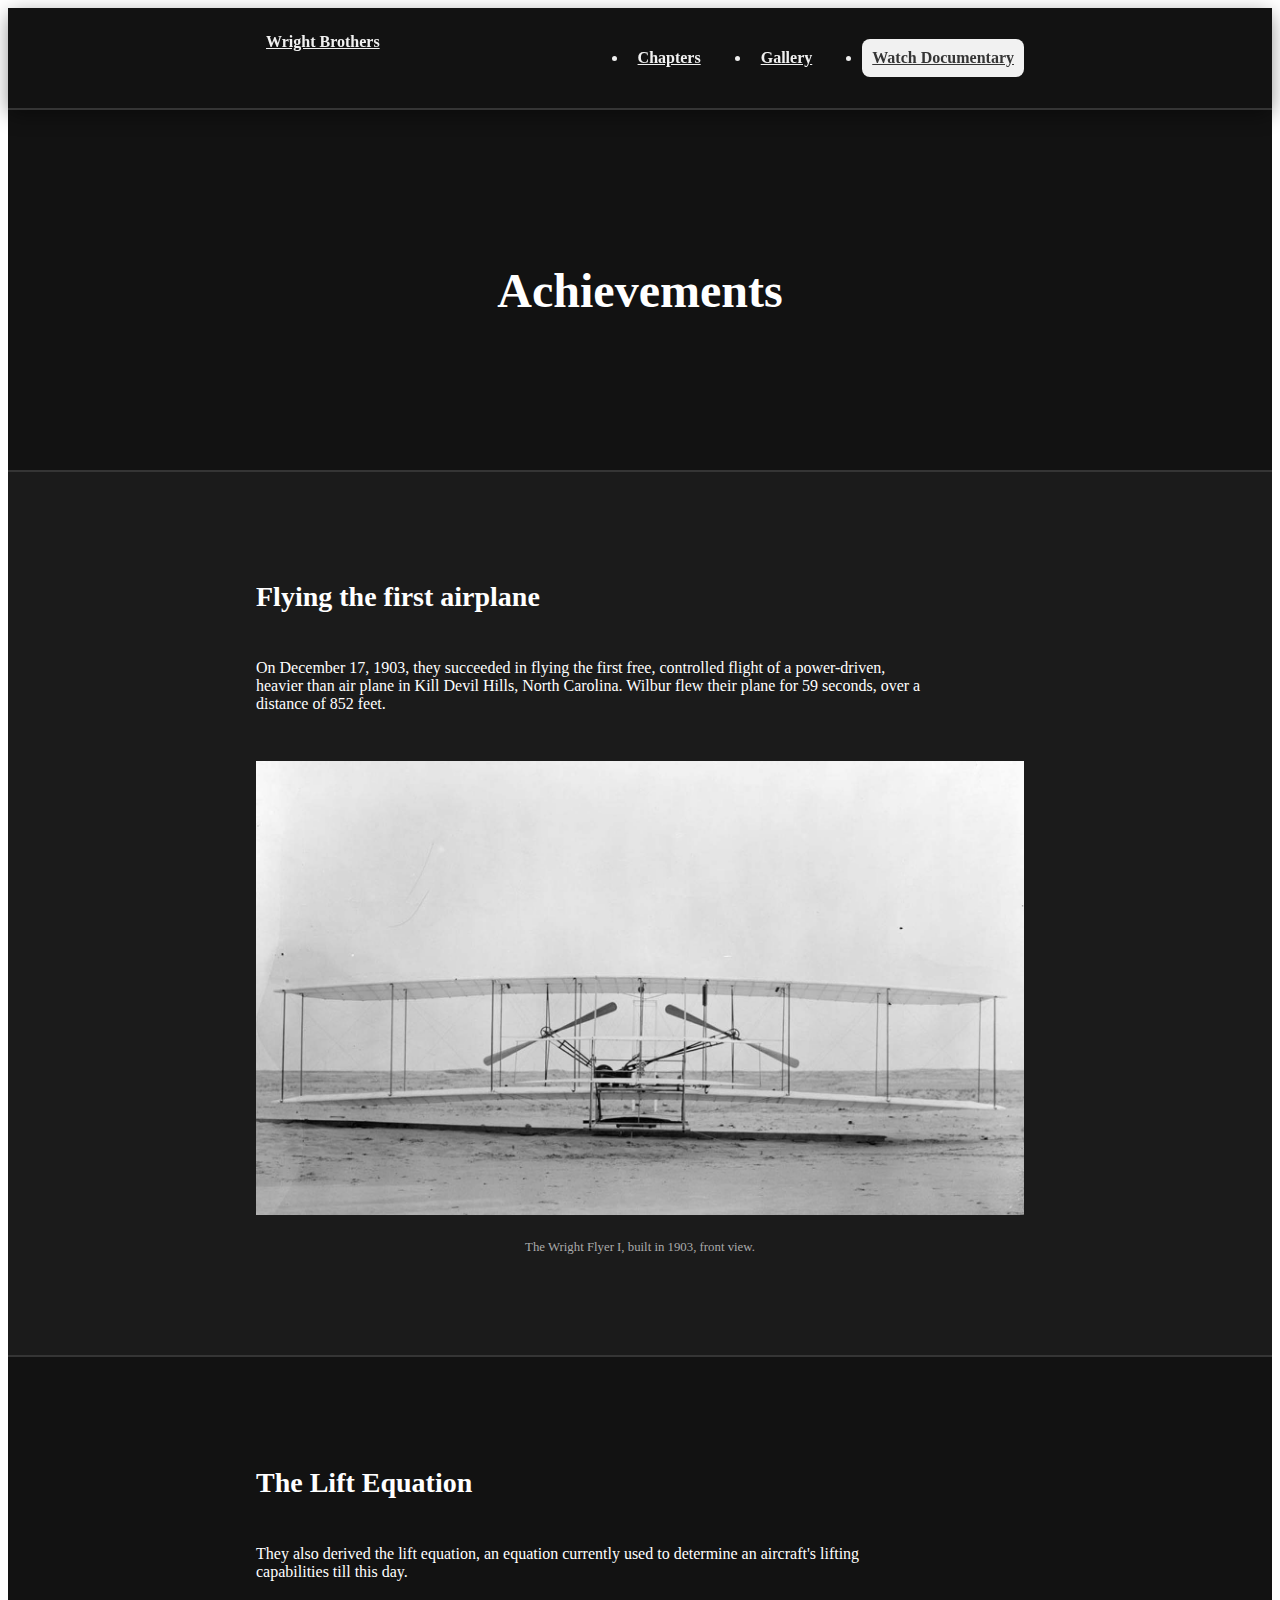
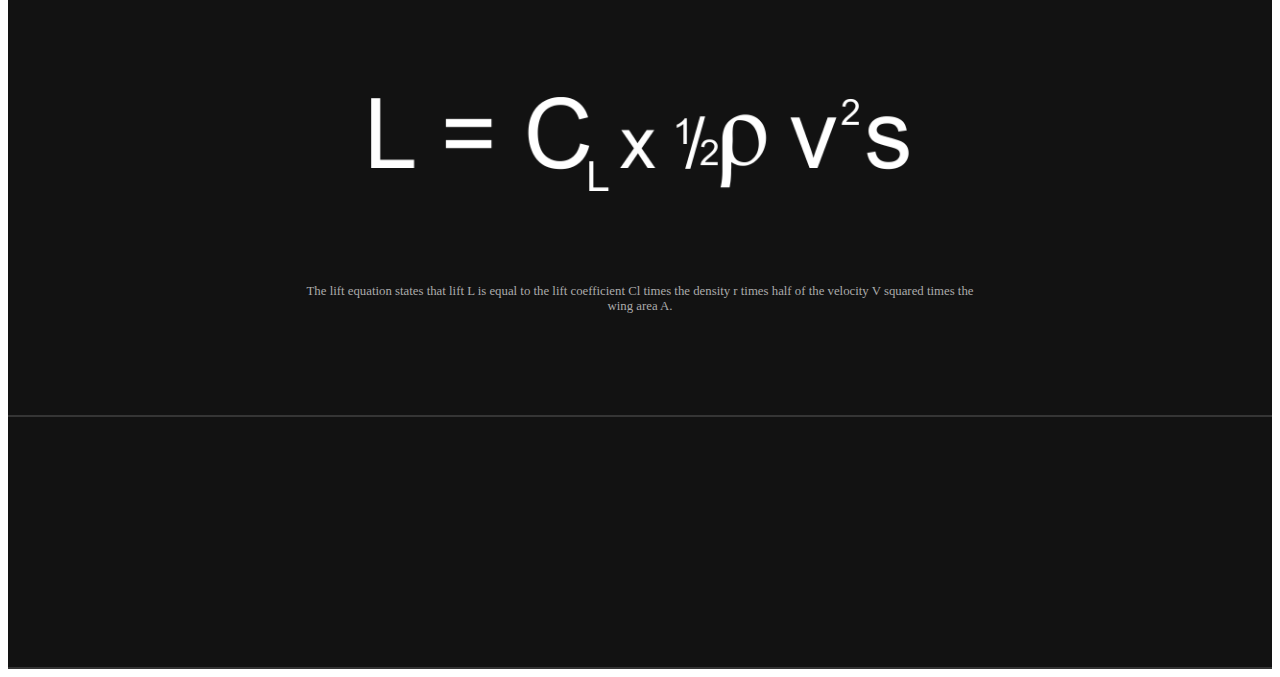
==== chapters/achievements.html @ 892f71ba "Website in construction" ====
<!DOCTYPE html>
<html lang="en">

<head>
    <meta charset="UTF-8">
    <meta http-equiv="X-UA-Compatible" content="IE=edge">
    <meta name="viewport" content="width=device-width, initial-scale=1.0">
    <title>Wright Brothers - Achievements</title>
    <link rel="stylesheet" href="../reset.css">
    <link rel="stylesheet" href="../style.css">
</head>

<body>
    <header>
        <nav><a class="nav-links" href="../index">Wright Brothers</a>
            <ul>
                <li class="nav-chapters-heading">
                    <a href="./chapters">Chapters</a>
                    <ul class="nav-chapters">
                        <li>
                            <a class="nav-links" href="./achievements">Achievements</a>
                        </li>
                        <li><a class="nav-links" href="./contributions">Contributions</a></li>
                        <li><a class="nav-links" href="./family">Family</a></li>
                        <li><a class="nav-links" href="">Life Events</a></li>
                        <li><a class="nav-links" href="">Fun Facts</a></li>
                    </ul>
                </li>
                <li><a class="nav-links" href="">Gallery</a></li>
                <li><a class="btn-white" href="">Watch Documentary</a></li>
            </ul>
        </nav>
    </header>
    <main class="title bg-black">
        <h1>Achievements</h1>
    </main>
    <main class="bg-dark">
        <section class="container-60 one-col">
            <div class="pad-right">
                <h2>Flying the first airplane</h2>
                <p>On December 17, 1903, they succeeded in flying the first free, controlled flight of a power-driven,
                    heavier than air
                    plane in Kill Devil Hills, North Carolina. Wilbur flew their plane for 59 seconds, over a distance
                    of 852 feet.</p>
            </div>
            <div>
                <img src="../img/achievements-1.jpg" alt="">
                <p class="caption">The Wright Flyer I, built in 1903, front view.</p>
            </div>
        </section>
    </main>
    <main class="bg-black">
        <section class="container-60 one-col">
            <div class="pad-right">
                <h2>The Lift Equation</h2>
                <p>They also derived the lift equation, an equation currently used to determine an aircraft's lifting
                    capabilities till this day.</p>
            </div>
            <div>
                <img src="../img/achievements-2.png" alt="">
                <p class="caption">The lift equation states that lift L is equal to the lift coefficient Cl times the
                    density r times half of the velocity
                    V squared times the wing area A.</p>
            </div>
        </section>
    </main>


    <footer class="bg-black">
        <div class="container-60"></div>
    </footer>
</body>

</html>
---- style.css ----
/* Variables */

:root {
    --white: #ffffff;
    --lighter: #f1f1f1;
    --light-grey: #aaaaaa;
    --grey: rgb(53, 53, 53);
    --dark: rgb(27, 27, 27);
    --darker: rgb(18, 18, 18);
    --black: #000000;
}

.container-60 {
    width: 60vw;
    margin: auto;
}

.container-80 {
    width: 80vw;
    margin: auto;
}

.landing-page {
    background: linear-gradient(var(--black), rgba(0, 0, 0, 0.6) 80%, rgb(0, 0, 0, 0.2)), url(./img/landing-page.jpg) center/cover no-repeat;
    height: 100vh;
    color: white;
    padding-top: 30px;
}

.height-100 {
    height: 100vh;
}

.height-80 {
    height: 80vh;
}

.title {
    height: 40vh;
    display: flex;
    justify-content: center;
    align-items: center;
}

.bg-black {
    background: var(--darker);
    border-bottom: .15em solid var(--grey);
    color: white;
}

.bg-white {
    background: var(--lighter);
    color: var(--darker);
}

.bg-dark {
    background: var(--dark);
    border-bottom: .15em solid var(--grey);
    color: var(--white);
}

.two-col-img-right {
    display: grid;
    grid-template-columns: 5fr 4fr;
    align-items: center;
}

.two-col-img-left {
    display: grid;
    grid-template-columns: 4fr 5fr;
    align-items: center;
}

.two-col-img-left h2 {
    text-align: right;
}

.one-col {
    display: flex;
    flex-direction: column;
    justify-content: center;
    align-items: center;
    gap: 2rem;
    padding: 5rem 0;
}

.grid-align-right {
    justify-self: end;
}

.grid-align-left {
    justify-self: start;
}



/* Header Navigation Styles */
header {
    margin: auto;
    padding: 15px 0;
    position: sticky;
    top: 0;
    background-color: var(--darker);
    border-bottom: .15em solid var(--grey);
    box-shadow: 0 5px 20px -2px rgba(0, 0, 0, 0.494);
    z-index: 99;
}

nav {
    color: rgb(238, 238, 238);
    width: 60vw;
    margin: auto;
    display: flex;
    justify-content: space-between;
}

nav > ul {
    display: flex;
    justify-content: space-between;
    gap: 2.5rem;
}

.nav-links,
.nav-chapters-heading a {
    color: var(--lighter);
    display: block;
    padding: 10px;
    font-weight: 700;
    border-radius: .5rem;
    transition: all 150ms;
}

.nav-chapters-heading {
    position: relative;
}

.nav-chapters {
    position: absolute;
    top: 100%;
    left: 0;
    width: 200px;
    background-color: var(--darker);
    display: flex;
    flex-direction: column;
    border-radius: .5rem;
    border: .15rem solid var(--grey);
    box-shadow: 0 8px 12px rgba(0, 0, 0, 0.407);
    display: none;
}

.nav-chapters .nav-links {
    opacity: 0.8;
    border-radius: 0px;
}

.nav-chapters .nav-links:hover {
    background: none;
    opacity: 1;
}

.nav-chapters-heading:hover > .nav-chapters {
    display: block;
}

.nav-chapters .nav-links {
    padding: 20px 30px;
}


.nav-links:hover {
    color: var(--white);
    background-color: var(--dark);
}

.btn-white {
    display: block;
    padding: 10px;
    font-weight: 700;
    border-radius: .5rem;
    transition: all 150ms;
    background-color: var(--lighter);
    color: var(--grey);
}
.btn-white:hover {
    background-color: var(--white);
    color: var(--darker);
}

h1 {
    font-size: 3rem;
}

.landing-page h1 {
    margin-top: 50px;
    margin-bottom: 20px;
}

h2 {
    font-size: 1.75rem;
    line-height: 1.6;
    padding-bottom: 1rem;
}

h3 {
    font-size: 1.5rem;
}

img {
    width: 100%;
}

#scroll-down {
    font-size: 14px;
    position: absolute;
    left: 50%;
    bottom: 100px;
    transform: translate(-50%, -50%);
}

.scroll-down-icon {
    width: 24px;
    fill: white;
    position: absolute;
    left: 50%;
    bottom: 70px;
    transform: translate(-50%, -50%);
}

.pad-right {
    padding-right: 100px;
}

.pad-left {
    padding-left: 100px;
}

.img-80 {
    width: 80%;
}

footer {
    height: 250px;
}

.caption {
    color: var(--light-grey);
    font-size: 0.8rem;
    text-align: center;
    padding: 0.5rem 3rem;
}
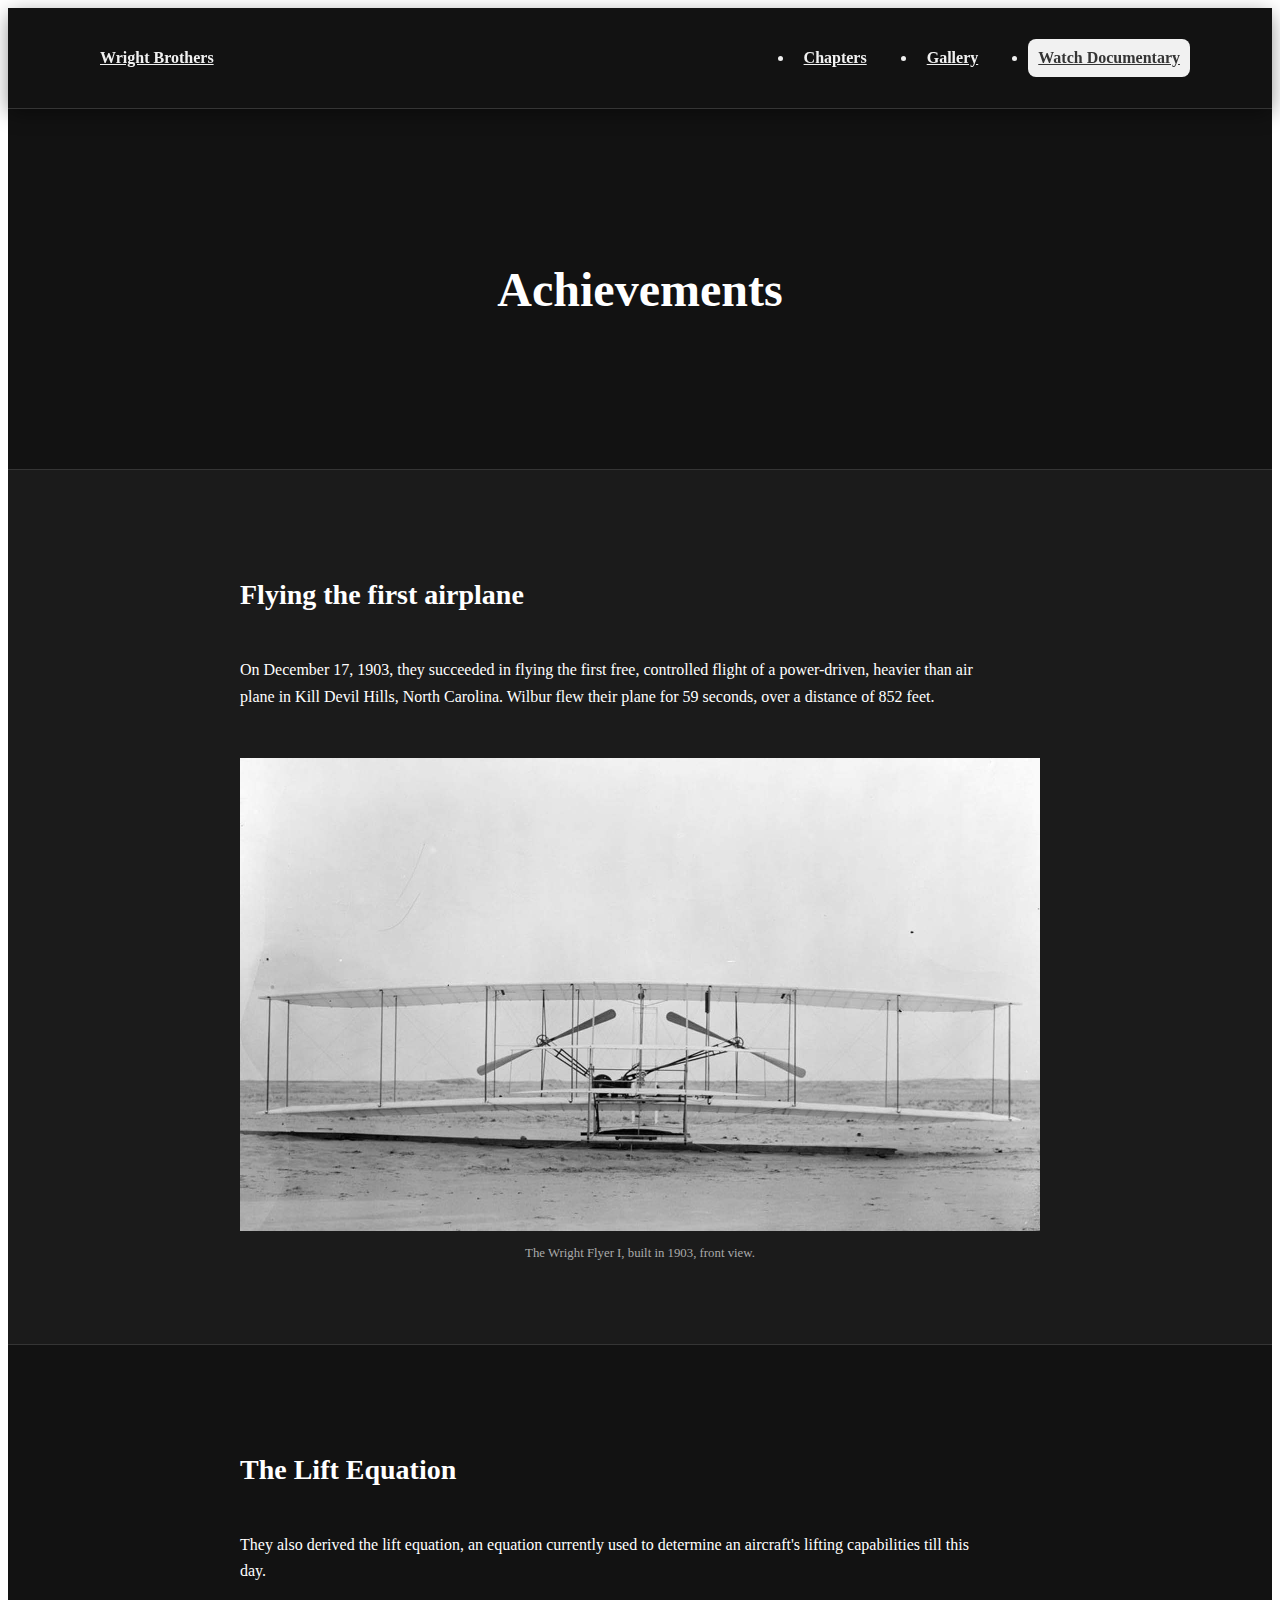
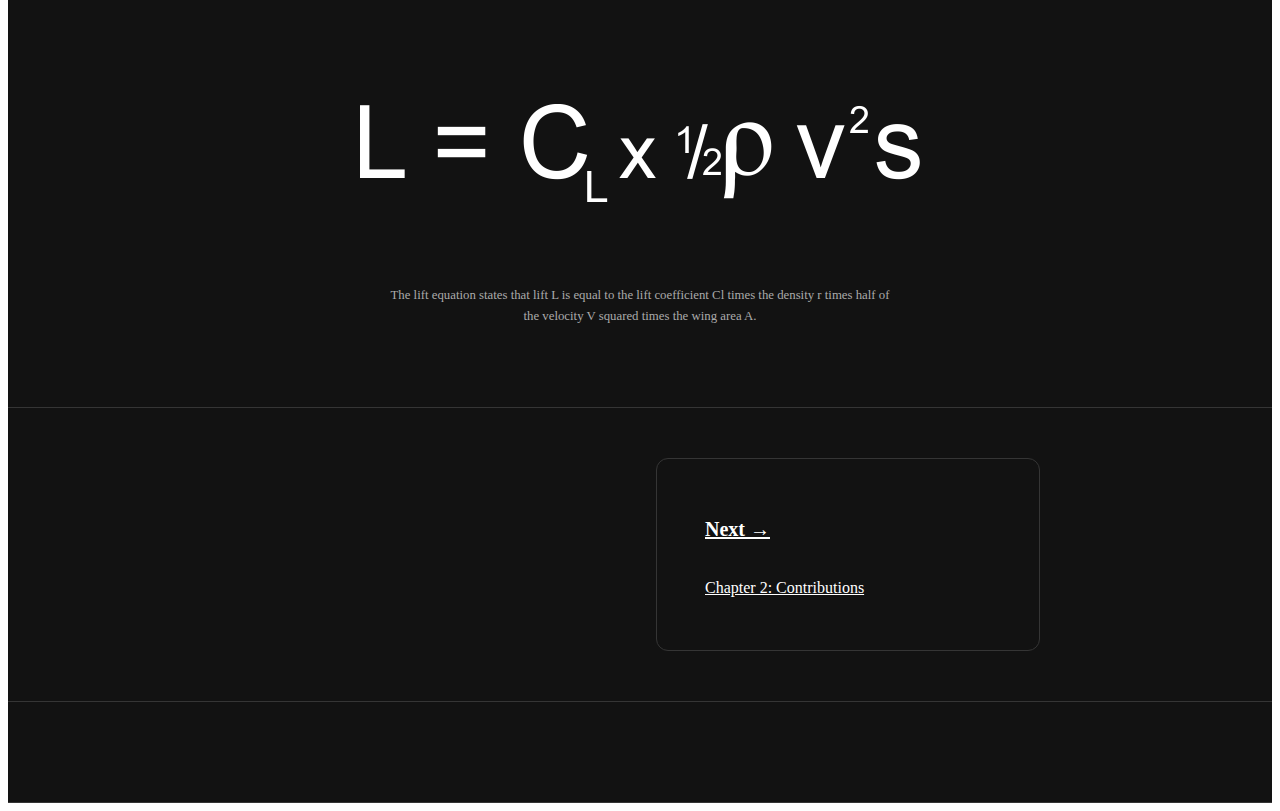
==== commit 09a972ee: "Major update" ====
--- a/chapters/achievements.html
+++ b/chapters/achievements.html
@@ -65,6 +65,14 @@
         </section>
     </main>
 
+    <div class="bg-black">
+        <div class="container-60 chapters-navigation">
+            <a href="./contributions.html" style="grid-column-start: 2;">
+                <h4>Next →</h4>
+                <p>Chapter 2: Contributions</p>
+            </a>
+        </div>
+    </div>
 
     <footer class="bg-black">
         <div class="container-60"></div>
--- a/style.css
+++ b/style.css
@@ -5,19 +5,22 @@
     --lighter: #f1f1f1;
     --light-grey: #aaaaaa;
     --grey: rgb(53, 53, 53);
+    --dark-grey: rgb(35, 35, 35);
     --dark: rgb(27, 27, 27);
     --darker: rgb(18, 18, 18);
     --black: #000000;
 }
 
 .container-60 {
-    width: 60vw;
-    margin: auto;
+    width: 800px;
+    margin: 0 auto;
+    padding: 50px 0;
 }
 
 .container-80 {
-    width: 80vw;
-    margin: auto;
+    width: 1100px;
+    margin: 0 auto;
+    padding: 50px 0;
 }
 
 .landing-page {
@@ -32,7 +35,7 @@
 }
 
 .height-80 {
-    height: 80vh;
+    height: 500px;
 }
 
 .title {
@@ -44,7 +47,7 @@
 
 .bg-black {
     background: var(--darker);
-    border-bottom: .15em solid var(--grey);
+    border-bottom: 1px solid var(--grey);
     color: white;
 }
 
@@ -55,9 +58,70 @@
 
 .bg-dark {
     background: var(--dark);
-    border-bottom: .15em solid var(--grey);
+    border-bottom: 1px solid var(--grey);
     color: var(--white);
 }
+
+.footer-container {
+    font-size: 0.85rem;
+    color: white;
+    width: 1100px;
+    margin: auto;
+    padding: 3rem 2rem 1rem 2rem;
+    display: grid;
+    grid-template-columns: 1fr 1fr 2fr;
+}
+
+footer a {
+    padding-bottom: 0.5em;
+    margin: 0;
+    color: var(--light-grey);
+    display: block;
+}
+
+footer a:hover {
+    color: var(--white);
+}
+
+footer img {
+    width: 250px;
+    margin-left: auto;
+    padding-bottom: 2rem;
+}
+
+nav img {
+    width: 160px;
+}
+
+.footer-container > div:nth-of-type(3) {
+    justify-self: end;
+    text-align: right;
+}
+
+.footer-container > div:last-child {
+    grid-column: 1 / -1;
+    text-align: center;
+    margin-top: 2.5rem;
+    font-size: 0.7rem;
+    color: var(--light-grey);
+}
+
+footer p {
+    padding: 0;
+}
+
+.img-grid {
+    display: grid;
+    grid-template-columns: repeat(2, 1fr);
+    gap: 2rem;
+    width: 400px;
+    margin: 0 auto;
+}
+
+.float-right {
+    float: right;
+}
+
 
 .two-col-img-right {
     display: grid;
@@ -73,6 +137,14 @@
 
 .two-col-img-left h2 {
     text-align: right;
+}
+
+.pad-right {
+    padding-right: 4rem;
+}
+
+.pad-left {
+    padding-left: 4rem;
 }
 
 .one-col {
@@ -82,6 +154,17 @@
     align-items: center;
     gap: 2rem;
     padding: 5rem 0;
+}
+
+.three-col-img-right {
+    display: grid;
+    grid-template-columns: 3fr 1.25fr 1.25fr;
+    align-items: center;
+    gap: 2rem;
+}
+
+.two-col img {
+    aspect-ratio: 1 / 1.5;
 }
 
 .grid-align-right {
@@ -101,17 +184,18 @@
     position: sticky;
     top: 0;
     background-color: var(--darker);
-    border-bottom: .15em solid var(--grey);
+    border-bottom: 1px solid var(--grey);
     box-shadow: 0 5px 20px -2px rgba(0, 0, 0, 0.494);
     z-index: 99;
 }
 
 nav {
     color: rgb(238, 238, 238);
-    width: 60vw;
+    width: 1100px;
     margin: auto;
     display: flex;
     justify-content: space-between;
+    align-items: center;
 }
 
 nav > ul {
@@ -139,12 +223,12 @@
     top: 100%;
     left: 0;
     width: 200px;
-    background-color: var(--darker);
+    background-color: var(--dark);
     display: flex;
     flex-direction: column;
     border-radius: .5rem;
-    border: .15rem solid var(--grey);
-    box-shadow: 0 8px 12px rgba(0, 0, 0, 0.407);
+    border: 1px solid var(--grey);
+    box-shadow: 0 4px 16px rgba(0, 0, 0, 0.6);
     display: none;
 }
 
@@ -169,7 +253,10 @@
 
 .nav-links:hover {
     color: var(--white);
-    background-color: var(--dark);
+}
+
+nav svg {
+    width: 50px;
 }
 
 .btn-white {
@@ -181,6 +268,7 @@
     background-color: var(--lighter);
     color: var(--grey);
 }
+
 .btn-white:hover {
     background-color: var(--white);
     color: var(--darker);
@@ -191,7 +279,7 @@
 }
 
 .landing-page h1 {
-    margin-top: 50px;
+    margin-top: 20px;
     margin-bottom: 20px;
 }
 
@@ -203,6 +291,22 @@
 
 h3 {
     font-size: 1.5rem;
+}
+
+h4 {
+    font-size: 1.25rem;
+}
+
+h4:not(:last-child) {
+    padding-bottom: .5rem;
+}
+
+p {
+    line-height: 1.65;
+}
+
+p:not(:last-child) {
+    padding-bottom: 2rem;
 }
 
 img {
@@ -226,25 +330,79 @@
     transform: translate(-50%, -50%);
 }
 
-.pad-right {
-    padding-right: 100px;
-}
-
-.pad-left {
-    padding-left: 100px;
-}
-
 .img-80 {
     width: 80%;
-}
-
-footer {
-    height: 250px;
+    margin: auto;
 }
 
 .caption {
     color: var(--light-grey);
     font-size: 0.8rem;
     text-align: center;
-    padding: 0.5rem 3rem;
+    max-width: 40vw;
+    margin: auto;
+    padding-top: .5rem;
+}
+
+.chapters-navigation {
+    display: grid;
+    grid-template-columns: 1fr 1fr;
+    gap: 2rem;
+}
+
+.chapters-navigation a {
+    border: 1px solid var(--grey);
+    border-radius: .75rem;
+    color: var(--white);
+    padding: 2rem 3rem;
+    transition: background-color 150ms ease-in-out;
+}
+
+.chapters-navigation a:hover {
+    background-color: var(--dark);
+}
+
+.fun-facts {
+    display: grid;
+    grid-template-columns: repeat(3, 1fr);
+    gap: 2rem;
+}
+
+/* .fun-facts div {
+    display: grid;
+    grid-template-columns: 1fr;
+    gap: 2rem;
+} */
+
+.fun-facts div div {
+    position: relative;
+    border: 1px solid var(--grey);
+    border-radius: 1rem;
+    padding: 2rem;
+    margin-bottom: 2rem;
+}
+
+.fun-facts div h2 {
+    position: absolute;
+    top: 50%;
+    left: 50%;
+    transform: translate(-50%, -50%);
+    transition: all 150ms ease-in-out;
+}
+
+.fun-facts .hidden {
+    opacity: 0;
+    visibility: hidden;
+    transition: all 150ms ease-in-out;
+    color: var(--lighter);
+}
+
+.fun-facts div div:hover .hidden {
+    opacity: 1;
+    visibility: visible;
+}
+
+.fun-facts div div:hover h2 {
+    opacity: 0;
+    visibility: hidden;
 }